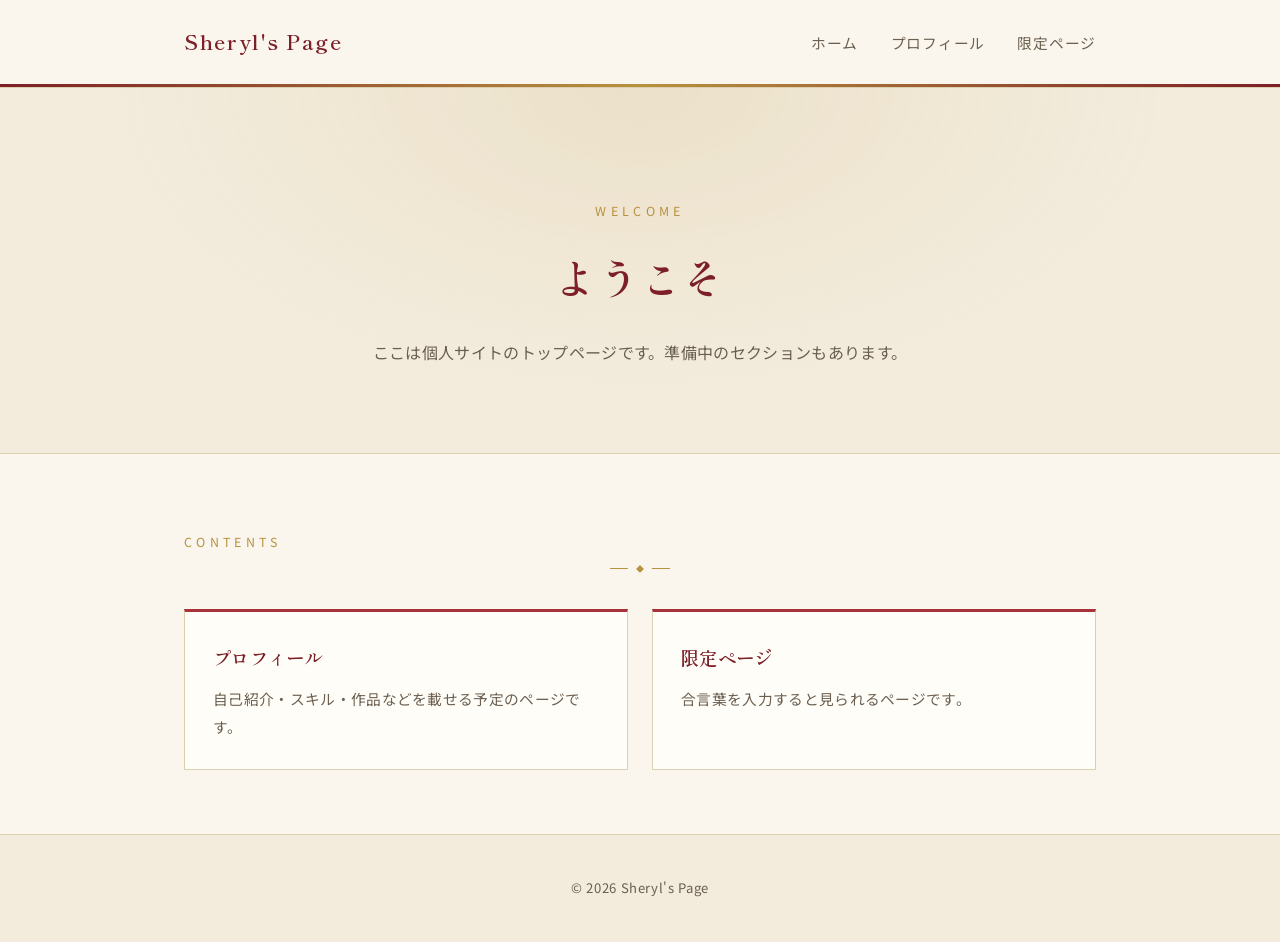
==== index.html @ 59759a1c "Add initial GitHub Pages site (profile + password-gated page)" ====
<!DOCTYPE html>
<html lang="ja">
<head>
<meta charset="UTF-8">
<meta name="viewport" content="width=device-width, initial-scale=1.0">
<title>Sheryl's Page</title>
<link rel="preconnect" href="https://fonts.googleapis.com">
<link rel="preconnect" href="https://fonts.gstatic.com" crossorigin>
<link href="https://fonts.googleapis.com/css2?family=Shippori+Mincho:wght@400;500;600;700&family=Noto+Sans+JP:wght@300;400;500&display=swap" rel="stylesheet">
<link rel="stylesheet" href="css/style.css">
</head>
<body>
<header class="site-header">
  <div class="container header-inner">
    <a class="logo" href="index.html">Sheryl's Page</a>
    <nav class="nav">
      <a href="index.html">ホーム</a>
      <a href="profile.html">プロフィール</a>
      <a href="diary.html">限定ページ</a>
    </nav>
  </div>
</header>

<main>
  <section class="hero">
    <div class="hero-frame">
      <p class="kicker">welcome</p>
      <h1>ようこそ</h1>
      <p class="hero-lead">ここは個人サイトのトップページです。準備中のセクションもあります。</p>
    </div>
  </section>

  <section class="section">
    <div class="container">
      <p class="section-kicker">contents</p>
      <div class="divider" aria-hidden="true"><span></span></div>
      <div class="cards">
        <a class="card" href="profile.html">
          <h2>プロフィール</h2>
          <p>自己紹介・スキル・作品などを載せる予定のページです。</p>
        </a>
        <a class="card" href="diary.html">
          <h2>限定ページ</h2>
          <p>合言葉を入力すると見られるページです。</p>
        </a>
      </div>
    </div>
  </section>
</main>

<footer class="site-footer">
  <div class="container">
    <p>&copy; 2026 Sheryl's Page</p>
  </div>
</footer>
</body>
</html>
---- css/style.css ----
:root {
  --color-bg: #faf6ee;
  --color-bg-alt: #f3ecdd;
  --color-text: #2a231c;
  --color-muted: #6b5f4f;
  --color-accent: #a8323a;
  --color-accent-dark: #7c1f26;
  --color-gold: #b8923f;
  --color-border: #ddd0b0;
  --color-card-bg: #fffdf8;
  --font-serif: "Shippori Mincho", "Yu Mincho", "Hiragino Mincho ProN", serif;
  --font-sans: "Noto Sans JP", "Hiragino Sans", "Yu Gothic", sans-serif;
  --max-width: 960px;
}

* {
  box-sizing: border-box;
}

body {
  margin: 0;
  font-family: var(--font-sans);
  background: var(--color-bg);
  color: var(--color-text);
  line-height: 1.9;
  letter-spacing: 0.02em;
}

h1, h2, .logo {
  font-family: var(--font-serif);
}

.container {
  max-width: var(--max-width);
  margin: 0 auto;
  padding: 0 24px;
}

a {
  color: inherit;
  text-decoration: none;
}

/* Header */
.site-header {
  background: var(--color-bg);
  border-bottom: 1px solid var(--color-border);
  position: relative;
}

.site-header::after {
  content: "";
  display: block;
  height: 3px;
  background: linear-gradient(90deg, var(--color-accent-dark), var(--color-gold), var(--color-accent-dark));
}

.header-inner {
  display: flex;
  align-items: center;
  justify-content: space-between;
  padding: 22px 24px;
}

.logo {
  font-weight: 600;
  font-size: 1.3rem;
  color: var(--color-accent-dark);
  letter-spacing: 0.08em;
}

.nav a {
  margin-left: 28px;
  color: var(--color-muted);
  font-size: 0.92rem;
  letter-spacing: 0.05em;
  padding-bottom: 4px;
  border-bottom: 1px solid transparent;
  transition: color 0.2s ease, border-color 0.2s ease;
}

.nav a:hover,
.nav a.active {
  color: var(--color-accent);
  border-bottom-color: var(--color-gold);
}

/* Hero */
.hero {
  padding: 100px 24px 70px;
  text-align: center;
  background:
    radial-gradient(ellipse at top, rgba(184, 146, 63, 0.12), transparent 60%),
    var(--color-bg-alt);
  border-bottom: 1px solid var(--color-border);
}

.hero-frame {
  max-width: 640px;
  margin: 0 auto;
}

.kicker,
.section-kicker {
  display: block;
  font-family: var(--font-sans);
  font-size: 0.78rem;
  letter-spacing: 0.35em;
  text-transform: uppercase;
  color: var(--color-gold);
  margin-bottom: 14px;
}

.hero h1 {
  font-size: 2.6rem;
  font-weight: 600;
  margin: 0 0 20px;
  color: var(--color-accent-dark);
}

.hero-lead {
  color: var(--color-muted);
}

/* Divider */
.divider {
  display: flex;
  align-items: center;
  justify-content: center;
  margin: 0 0 40px;
}

.divider span {
  width: 60px;
  height: 1px;
  background: var(--color-gold);
  position: relative;
}

.divider span::before {
  content: "◆";
  position: absolute;
  left: 50%;
  top: 50%;
  transform: translate(-50%, -50%);
  font-size: 0.5rem;
  color: var(--color-gold);
  background: var(--color-bg);
  padding: 0 8px;
}

/* Sections */
.section {
  padding: 64px 0;
}

.section h1 {
  text-align: center;
  font-size: 1.9rem;
  font-weight: 600;
  color: var(--color-accent-dark);
  margin: 0 0 16px;
}

.block {
  margin-bottom: 48px;
}

.block h2 {
  font-size: 1.15rem;
  font-weight: 600;
  color: var(--color-accent-dark);
  border-left: 4px solid var(--color-accent);
  padding-left: 12px;
  margin-bottom: 14px;
}

.placeholder {
  color: var(--color-muted);
  font-style: italic;
}

/* Cards */
.cards {
  display: grid;
  grid-template-columns: repeat(auto-fit, minmax(240px, 1fr));
  gap: 24px;
}

.card {
  display: block;
  background: var(--color-card-bg);
  border: 1px solid var(--color-border);
  border-top: 3px solid var(--color-accent);
  padding: 28px;
  transition: transform 0.2s ease, box-shadow 0.2s ease, border-color 0.2s ease;
}

.card:hover {
  transform: translateY(-3px);
  box-shadow: 0 10px 24px rgba(124, 31, 38, 0.1);
  border-top-color: var(--color-gold);
}

.card h2 {
  margin: 0 0 10px;
  font-size: 1.15rem;
  font-weight: 600;
  color: var(--color-accent-dark);
}

.card p {
  margin: 0;
  color: var(--color-muted);
  font-size: 0.92rem;
}

/* Gate (合言葉) */
.gate {
  max-width: 440px;
  margin: 60px auto;
  text-align: center;
  background: var(--color-card-bg);
  border: 1px solid var(--color-border);
  padding: 40px 32px;
  position: relative;
}

.gate::before {
  content: "";
  position: absolute;
  top: 10px;
  left: 10px;
  right: 10px;
  bottom: 10px;
  border: 1px solid var(--color-gold);
  pointer-events: none;
}

.gate h1 {
  font-size: 1.35rem;
  margin-bottom: 10px;
  color: var(--color-accent-dark);
}

.gate p {
  color: var(--color-muted);
  margin-bottom: 24px;
}

#gate-form {
  display: flex;
  gap: 10px;
}

#gate-input {
  flex: 1;
  padding: 12px 14px;
  border: 1px solid var(--color-border);
  background: var(--color-bg);
  font-size: 1rem;
  font-family: var(--font-sans);
}

#gate-input:focus {
  outline: none;
  border-color: var(--color-gold);
}

#gate-form button {
  padding: 12px 22px;
  border: 1px solid var(--color-accent-dark);
  background: var(--color-accent-dark);
  color: #fff;
  font-size: 1rem;
  font-family: var(--font-sans);
  letter-spacing: 0.08em;
  cursor: pointer;
  transition: background 0.2s ease;
}

#gate-form button:hover {
  background: var(--color-accent);
}

.gate-error {
  color: var(--color-accent);
  margin-top: 16px;
  margin-bottom: 0;
  font-size: 0.9rem;
}

/* Footer */
.site-footer {
  border-top: 1px solid var(--color-border);
  background: var(--color-bg-alt);
  padding: 28px 0;
  color: var(--color-muted);
  font-size: 0.82rem;
  text-align: center;
  letter-spacing: 0.05em;
}
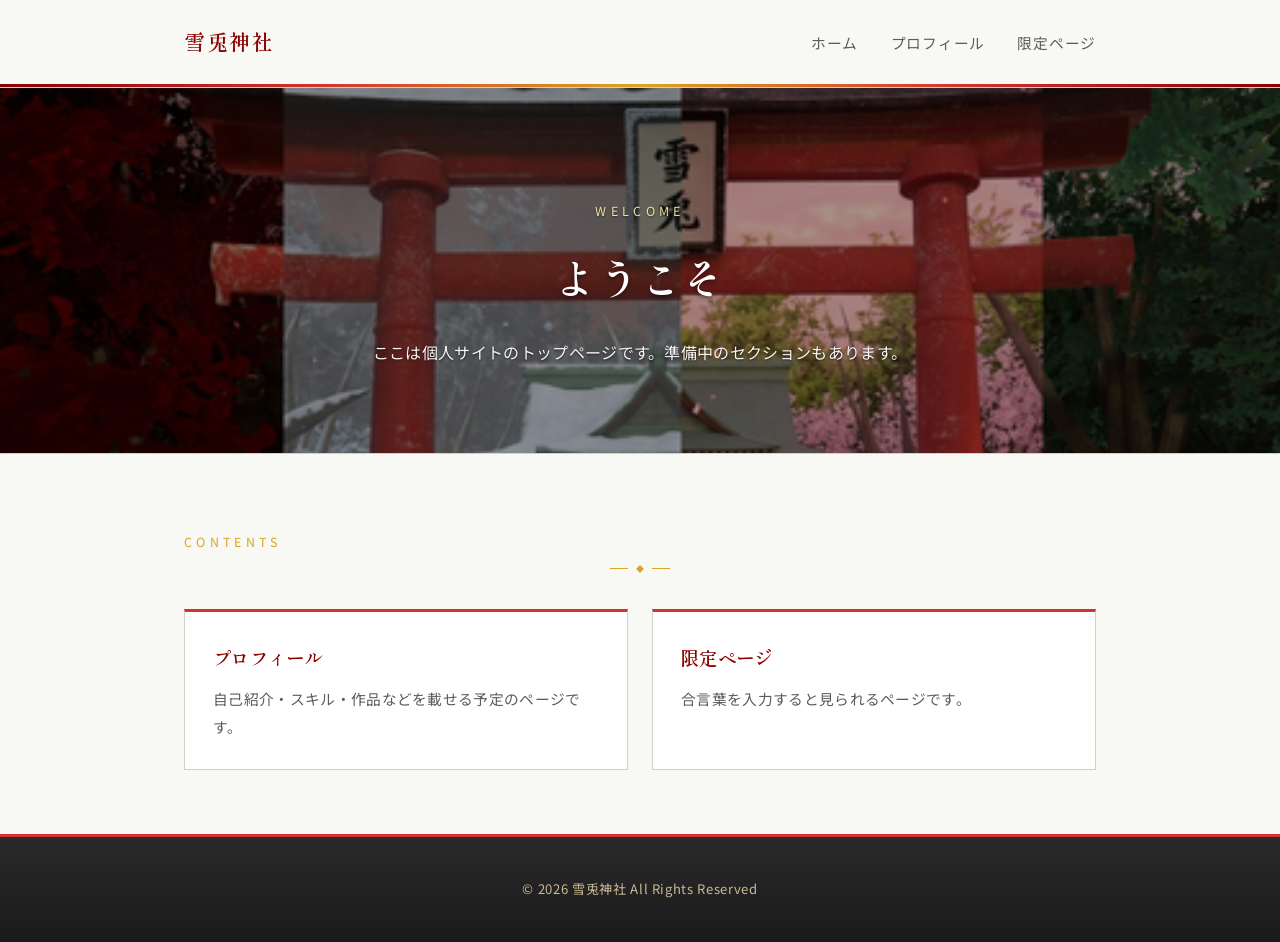
==== commit 0c6d21f5: "雪兎神社テーマ更新：タイトル、カラーリング、ロゴ、背景画像、フッターを新デザインに変更" ====
--- a/index.html
+++ b/index.html
@@ -3,7 +3,7 @@
 <head>
 <meta charset="UTF-8">
 <meta name="viewport" content="width=device-width, initial-scale=1.0">
-<title>Sheryl's Page</title>
+<title>雪兎神社</title>
 <link rel="preconnect" href="https://fonts.googleapis.com">
 <link rel="preconnect" href="https://fonts.gstatic.com" crossorigin>
 <link href="https://fonts.googleapis.com/css2?family=Shippori+Mincho:wght@400;500;600;700&family=Noto+Sans+JP:wght@300;400;500&display=swap" rel="stylesheet">
@@ -12,7 +12,7 @@
 <body>
 <header class="site-header">
   <div class="container header-inner">
-    <a class="logo" href="index.html">Sheryl's Page</a>
+    <a class="logo" href="index.html">雪兎神社</a>
     <nav class="nav">
       <a href="index.html">ホーム</a>
       <a href="profile.html">プロフィール</a>
@@ -50,7 +50,7 @@
 
 <footer class="site-footer">
   <div class="container">
-    <p>&copy; 2026 Sheryl's Page</p>
+    <p>&copy; 2026 雪兎神社 All Rights Reserved</p>
   </div>
 </footer>
 </body>
--- a/css/style.css
+++ b/css/style.css
@@ -1,13 +1,14 @@
 :root {
-  --color-bg: #faf6ee;
-  --color-bg-alt: #f3ecdd;
-  --color-text: #2a231c;
-  --color-muted: #6b5f4f;
-  --color-accent: #a8323a;
-  --color-accent-dark: #7c1f26;
-  --color-gold: #b8923f;
-  --color-border: #ddd0b0;
-  --color-card-bg: #fffdf8;
+  --color-bg: #f8f8f5;
+  --color-bg-alt: #f0f0eb;
+  --color-text: #1a1a1a;
+  --color-muted: #5c5c5c;
+  --color-accent: #d4332d;
+  --color-accent-dark: #8b0000;
+  --color-gold: #daa520;
+  --color-accent-green: #4a7c59;
+  --color-border: #d0d0c8;
+  --color-card-bg: #ffffff;
   --font-serif: "Shippori Mincho", "Yu Mincho", "Hiragino Mincho ProN", serif;
   --font-sans: "Noto Sans JP", "Hiragino Sans", "Yu Gothic", sans-serif;
   --max-width: 960px;
@@ -52,7 +53,7 @@
   content: "";
   display: block;
   height: 3px;
-  background: linear-gradient(90deg, var(--color-accent-dark), var(--color-gold), var(--color-accent-dark));
+  background: linear-gradient(90deg, var(--color-accent-dark), var(--color-accent), var(--color-gold), var(--color-accent), var(--color-accent-dark));
 }
 
 .header-inner {
@@ -89,9 +90,13 @@
 .hero {
   padding: 100px 24px 70px;
   text-align: center;
-  background:
-    radial-gradient(ellipse at top, rgba(184, 146, 63, 0.12), transparent 60%),
-    var(--color-bg-alt);
+  background-image: 
+    linear-gradient(rgba(0, 0, 0, 0.35), rgba(0, 0, 0, 0.35)),
+    url('../images/menu.png');
+  background-size: cover;
+  background-position: center;
+  background-attachment: fixed;
+  color: #ffffff;
   border-bottom: 1px solid var(--color-border);
 }
 
@@ -111,15 +116,22 @@
   margin-bottom: 14px;
 }
 
+.hero .kicker {
+  color: #f0e0a0;
+  text-shadow: 0 1px 2px rgba(0, 0, 0, 0.5);
+}
+
 .hero h1 {
   font-size: 2.6rem;
   font-weight: 600;
   margin: 0 0 20px;
-  color: var(--color-accent-dark);
+  color: #ffffff;
+  text-shadow: 0 2px 4px rgba(0, 0, 0, 0.5);
 }
 
 .hero-lead {
-  color: var(--color-muted);
+  color: #f5f5f5;
+  text-shadow: 0 1px 2px rgba(0, 0, 0, 0.5);
 }
 
 /* Divider */
@@ -198,7 +210,7 @@
 
 .card:hover {
   transform: translateY(-3px);
-  box-shadow: 0 10px 24px rgba(124, 31, 38, 0.1);
+  box-shadow: 0 10px 24px rgba(212, 51, 45, 0.12);
   border-top-color: var(--color-gold);
 }
 
@@ -292,11 +304,15 @@
 
 /* Footer */
 .site-footer {
-  border-top: 1px solid var(--color-border);
-  background: var(--color-bg-alt);
-  padding: 28px 0;
-  color: var(--color-muted);
+  border-top: 3px solid var(--color-accent);
+  background: linear-gradient(to bottom, #2a2a2a, #1a1a1a);
+  padding: 40px 0;
+  color: #c8b896;
   font-size: 0.82rem;
   text-align: center;
   letter-spacing: 0.05em;
 }
+
+.site-footer p {
+  margin: 0;
+}
